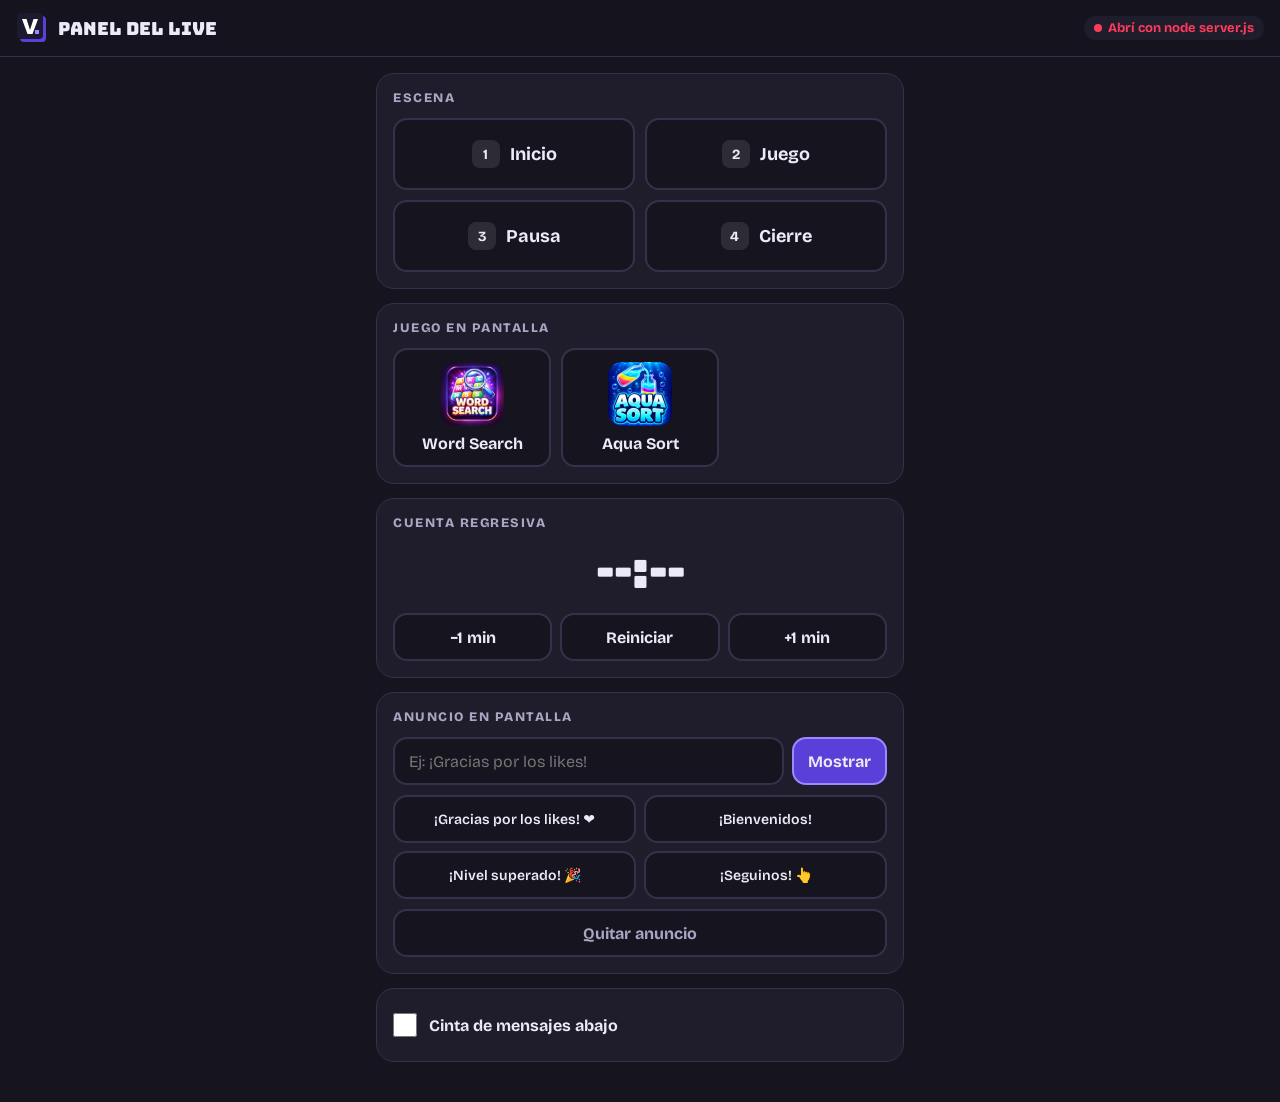
==== control.html @ 0bcecdd6 "Panel de control remoto para el celular server.js (sin dependencias) sirve la página y sincroniza el" ====
<!doctype html>
<html lang="es">
<head>
  <meta charset="utf-8">
  <meta name="viewport" content="width=device-width, initial-scale=1, viewport-fit=cover">
  <meta name="robots" content="noindex, nofollow">
  <meta name="theme-color" content="#16151F">
  <title>Panel Vexlow Live</title>
  <link rel="icon" href="img/logo.svg" type="image/svg+xml">
  <link rel="stylesheet" href="css/control.css">
</head>
<body>
  <header class="cabecera">
    <img src="img/logo.svg" alt="">
    <h1>Panel del live</h1>
    <span class="estado" id="estado-conexion">Conectando…</span>
  </header>

  <main>
    <section class="bloque">
      <h2>Escena</h2>
      <div class="escenas" id="escenas">
        <button data-escena="inicio"><b>1</b>Inicio</button>
        <button data-escena="juego"><b>2</b>Juego</button>
        <button data-escena="pausa"><b>3</b>Pausa</button>
        <button data-escena="cierre"><b>4</b>Cierre</button>
      </div>
    </section>

    <section class="bloque">
      <h2>Juego en pantalla</h2>
      <div class="juegos" id="juegos"></div>
    </section>

    <section class="bloque">
      <h2>Cuenta regresiva</h2>
      <div class="cuenta" id="cuenta">--:--</div>
      <div class="fila">
        <button data-cuenta="-1">−1 min</button>
        <button data-cuenta="reiniciar">Reiniciar</button>
        <button data-cuenta="+1">+1 min</button>
      </div>
    </section>

    <section class="bloque">
      <h2>Anuncio en pantalla</h2>
      <form class="anuncio" id="form-anuncio">
        <input id="anuncio-texto" maxlength="80" placeholder="Ej: ¡Gracias por los likes!" autocomplete="off">
        <button type="submit">Mostrar</button>
      </form>
      <div class="fila rapidos" id="rapidos"></div>
      <button class="secundario" id="quitar-anuncio">Quitar anuncio</button>
    </section>

    <section class="bloque">
      <label class="interruptor">
        <input type="checkbox" id="cinta">
        <span>Cinta de mensajes abajo</span>
      </label>
    </section>
  </main>

  <script src="config.js"></script>
  <script src="js/conexion.js"></script>
  <script src="js/control.js"></script>
</body>
</html>
---- css/control.css ----
@font-face { font-family: "Bungee"; src: url("../fonts/bungee.woff2") format("woff2"); font-display: swap; }
@font-face { font-family: "Bricolage"; src: url("../fonts/bricolage-grotesque.woff2") format("woff2"); font-weight: 200 800; font-display: swap; }

:root {
  --marca: #5B3FD9;
  --lila: #9C88FF;
  --papel: #16151F;
  --superficie: #1F1D2B;
  --linea: #34314A;
  --tinta: #ECEAF6;
  --apagado: #A9A5C2;
  --rojo: #FF3B5C;
  --verde: #3DDC84;
}

* { box-sizing: border-box; margin: 0; padding: 0; }

body {
  min-height: 100vh;
  background: var(--papel);
  color: var(--tinta);
  font-family: "Bricolage", system-ui, sans-serif;
  font-size: 16px;
  -webkit-tap-highlight-color: transparent;
}

.cabecera {
  position: sticky; top: 0; z-index: 2;
  display: flex; align-items: center; gap: 10px;
  padding: 12px 16px;
  padding-top: max(12px, env(safe-area-inset-top));
  background: rgba(22,21,31,.95);
  border-bottom: 1px solid var(--linea);
}
.cabecera img { width: 32px; height: 32px; }
.cabecera h1 { flex: 1; font-family: "Bungee", sans-serif; font-weight: 400; font-size: 18px; }

.estado {
  display: inline-flex; align-items: center; gap: 6px;
  padding: 4px 10px;
  border-radius: 999px;
  background: var(--superficie);
  font-size: 13px; font-weight: 700;
  color: var(--apagado);
}
.estado::before { content: ""; width: 8px; height: 8px; border-radius: 50%; background: var(--apagado); }
.estado.ok { color: var(--verde); }
.estado.ok::before { background: var(--verde); }
.estado.error { color: var(--rojo); }
.estado.error::before { background: var(--rojo); }

main {
  max-width: 560px;
  margin: 0 auto;
  padding: 16px 16px 40px;
  display: grid; gap: 14px;
}

.bloque {
  padding: 16px;
  background: var(--superficie);
  border: 1px solid var(--linea);
  border-radius: 18px;
}
.bloque h2 {
  margin-bottom: 12px;
  font-size: 13px; font-weight: 800;
  letter-spacing: 1.5px; text-transform: uppercase;
  color: var(--apagado);
}

button {
  min-height: 48px;
  padding: 10px 14px;
  border: 2px solid var(--linea);
  border-radius: 14px;
  background: var(--papel);
  color: var(--tinta);
  font: inherit; font-weight: 700;
  cursor: pointer;
  transition: transform .08s, background .15s, border-color .15s;
}
button:active { transform: scale(.96); }
button:focus-visible, input:focus-visible { outline: 3px solid var(--lila); outline-offset: 2px; }
button.activo { background: var(--marca); border-color: var(--lila); }

.escenas { display: grid; grid-template-columns: 1fr 1fr; gap: 10px; }
.escenas button { min-height: 72px; font-size: 18px; display: flex; align-items: center; justify-content: center; gap: 10px; }
.escenas b {
  display: inline-grid; place-items: center;
  width: 28px; height: 28px; border-radius: 8px;
  background: rgba(255,255,255,.1);
  font-size: 14px;
}

.juegos { display: grid; grid-template-columns: repeat(auto-fill, minmax(120px, 1fr)); gap: 10px; }
.juegos button { display: grid; justify-items: center; gap: 8px; padding: 12px 8px; }
.juegos img { width: 64px; height: 64px; border-radius: 14px; }

.cuenta {
  font-family: "Bungee", sans-serif;
  font-size: 44px;
  text-align: center;
  font-variant-numeric: tabular-nums;
  margin-bottom: 12px;
}
.fila { display: grid; grid-template-columns: repeat(3, 1fr); gap: 8px; }

.anuncio { display: flex; gap: 8px; margin-bottom: 10px; }
.anuncio input {
  flex: 1; min-width: 0;
  min-height: 48px;
  padding: 0 14px;
  border: 2px solid var(--linea);
  border-radius: 14px;
  background: var(--papel);
  color: var(--tinta);
  font: inherit;
}
.anuncio button { background: var(--marca); border-color: var(--lila); }
.rapidos { grid-template-columns: 1fr 1fr; margin-bottom: 10px; }
.rapidos button { font-size: 14px; font-weight: 600; }
.secundario { width: 100%; color: var(--apagado); }

.interruptor { display: flex; align-items: center; gap: 12px; min-height: 40px; font-weight: 700; cursor: pointer; }
.interruptor input { width: 24px; height: 24px; accent-color: var(--marca); }
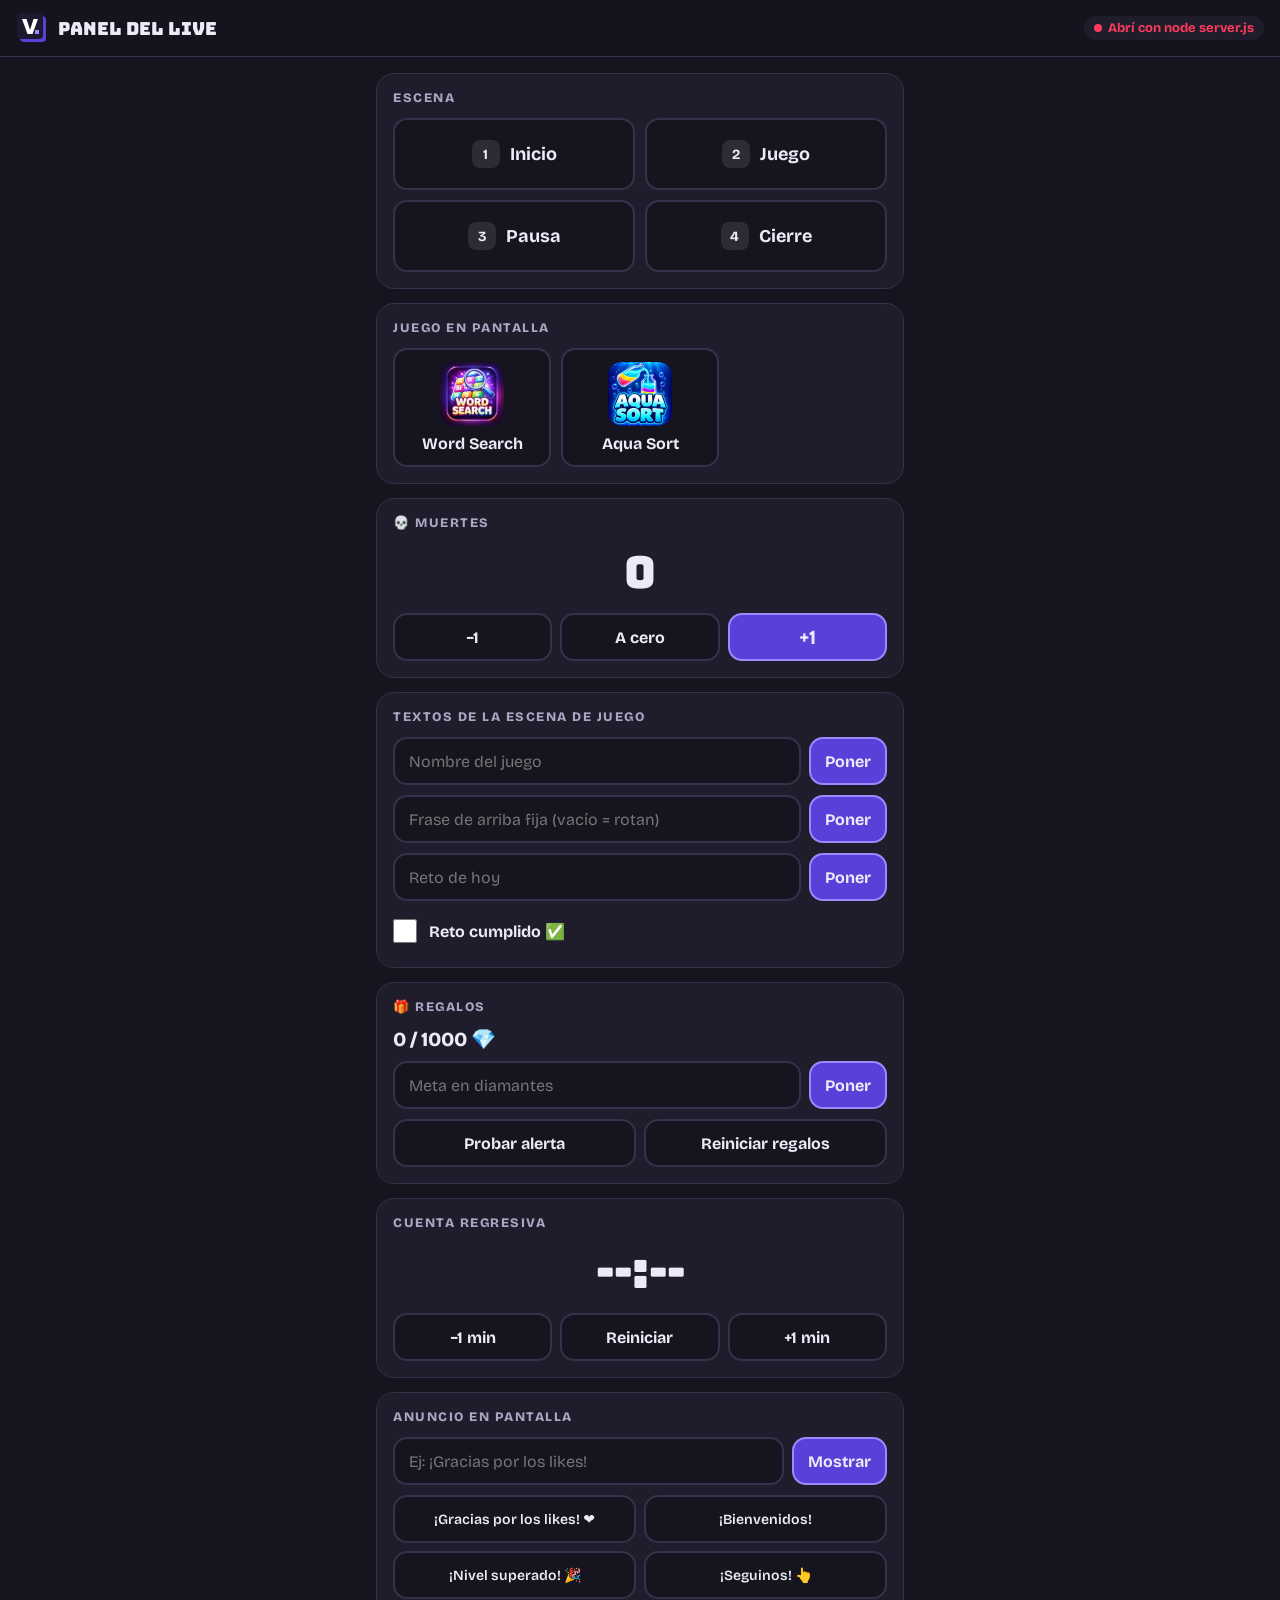
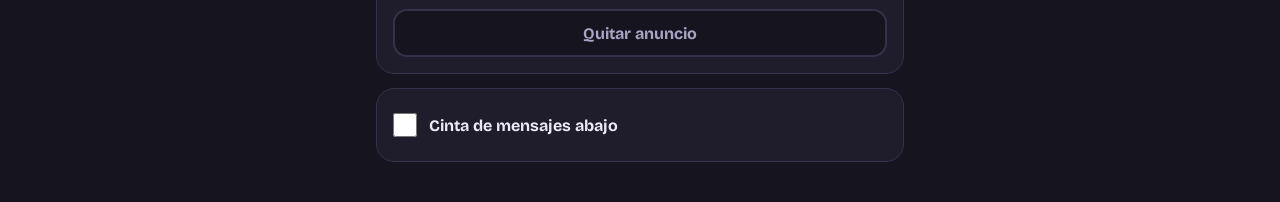
==== commit b852d946: "Estudio web: compartir ventanas de la PC del juego al overlay emisor.html comparte emulador, veadotu" ====
--- a/control.html
+++ b/control.html
@@ -33,6 +33,49 @@
     </section>
 
     <section class="bloque">
+      <h2>💀 Muertes</h2>
+      <div class="cuenta" id="muertes">0</div>
+      <div class="fila">
+        <button data-muertes="-1">−1</button>
+        <button data-muertes="0">A cero</button>
+        <button data-muertes="+1" class="grande">+1</button>
+      </div>
+    </section>
+
+    <section class="bloque">
+      <h2>Textos de la escena de juego</h2>
+      <form class="anuncio" data-texto="titulo">
+        <input maxlength="40" placeholder="Nombre del juego" autocomplete="off">
+        <button type="submit">Poner</button>
+      </form>
+      <form class="anuncio" data-texto="gancho">
+        <input maxlength="32" placeholder="Frase de arriba fija (vacío = rotan)" autocomplete="off">
+        <button type="submit">Poner</button>
+      </form>
+      <form class="anuncio" data-texto="reto">
+        <input maxlength="60" placeholder="Reto de hoy" autocomplete="off">
+        <button type="submit">Poner</button>
+      </form>
+      <label class="interruptor">
+        <input type="checkbox" id="reto-hecho">
+        <span>Reto cumplido ✅</span>
+      </label>
+    </section>
+
+    <section class="bloque">
+      <h2>🎁 Regalos</h2>
+      <p class="resumen" id="resumen-regalos">0 / 1000 💎</p>
+      <form class="anuncio" data-texto="meta">
+        <input type="number" min="1" inputmode="numeric" placeholder="Meta en diamantes" autocomplete="off">
+        <button type="submit">Poner</button>
+      </form>
+      <div class="fila dos">
+        <button id="simular-regalo">Probar alerta</button>
+        <button id="reiniciar-regalos">Reiniciar regalos</button>
+      </div>
+    </section>
+
+    <section class="bloque">
       <h2>Cuenta regresiva</h2>
       <div class="cuenta" id="cuenta">--:--</div>
       <div class="fila">
--- a/css/control.css
+++ b/css/control.css
@@ -105,6 +105,9 @@
   margin-bottom: 12px;
 }
 .fila { display: grid; grid-template-columns: repeat(3, 1fr); gap: 8px; }
+.fila.dos { grid-template-columns: 1fr 1fr; }
+.fila .grande { background: var(--marca); border-color: var(--lila); font-size: 20px; }
+.resumen { margin-bottom: 10px; font-size: 20px; font-weight: 800; }
 
 .anuncio { display: flex; gap: 8px; margin-bottom: 10px; }
 .anuncio input {
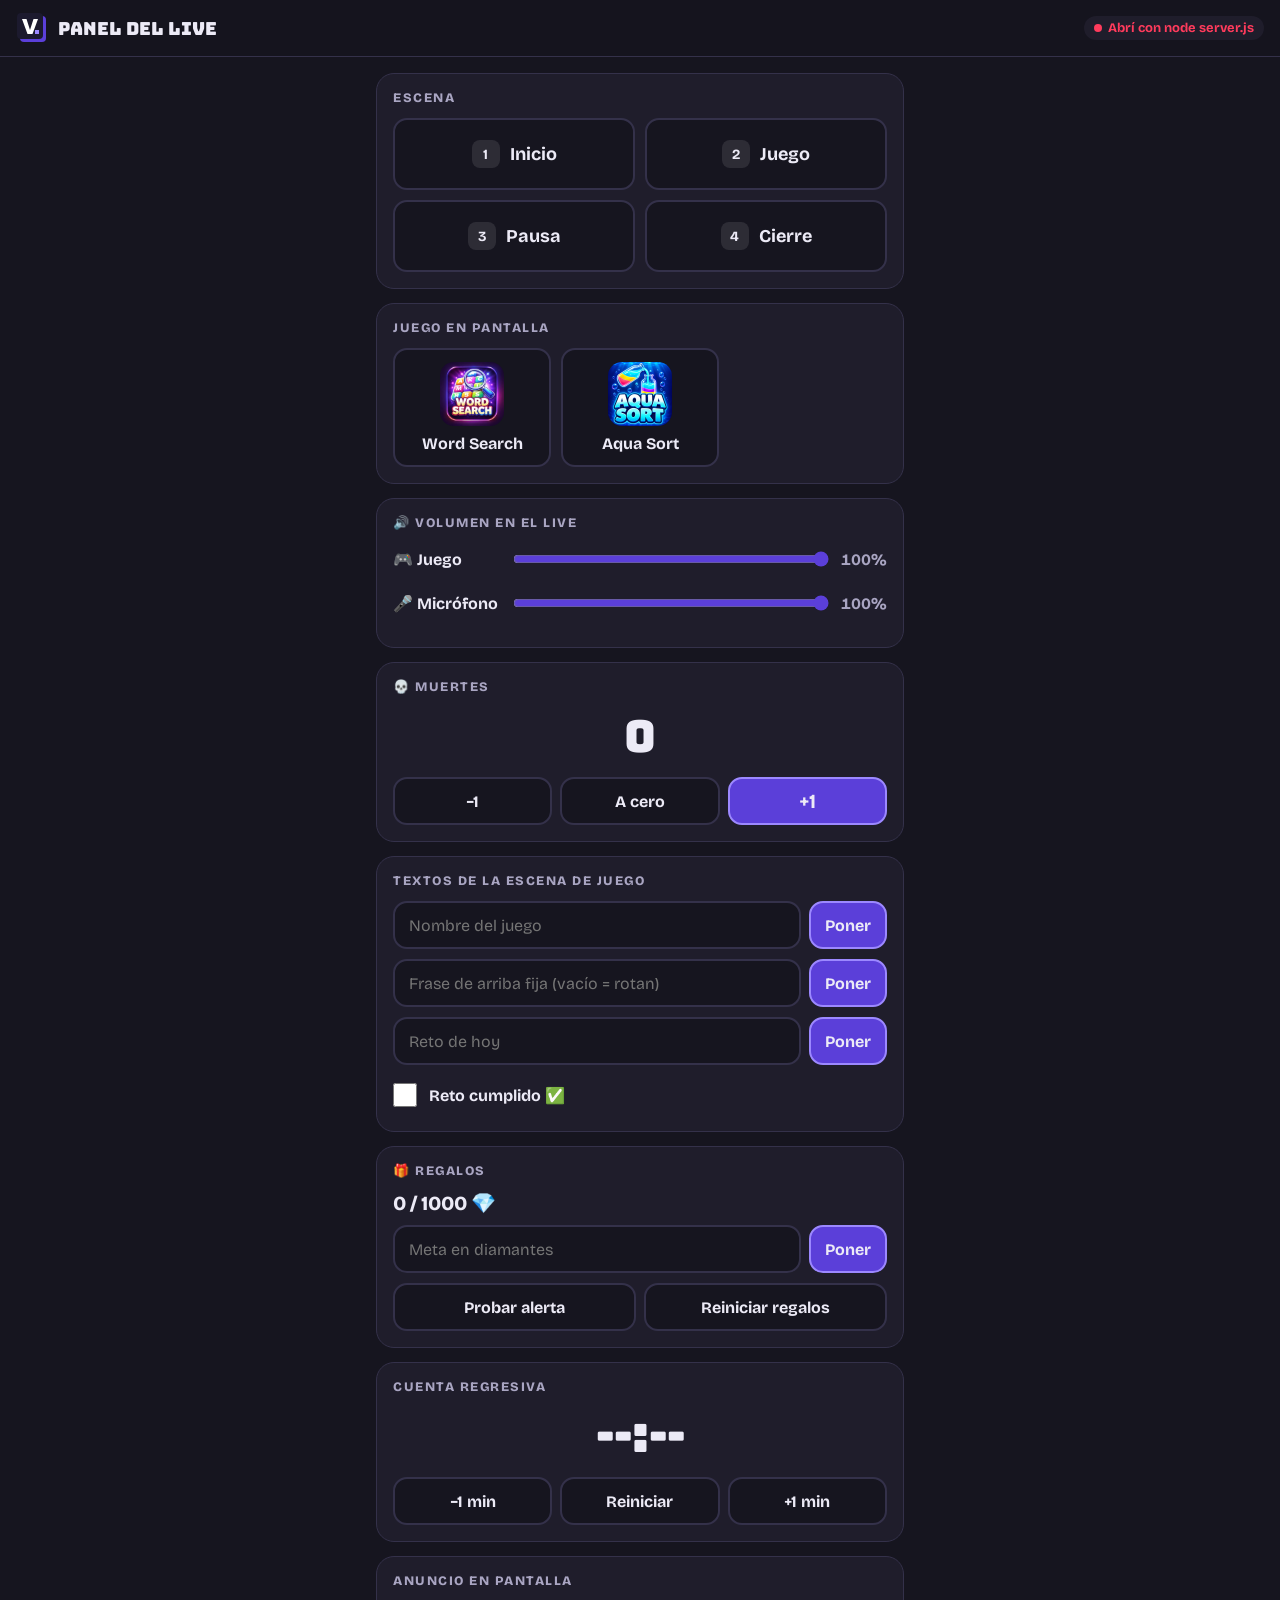
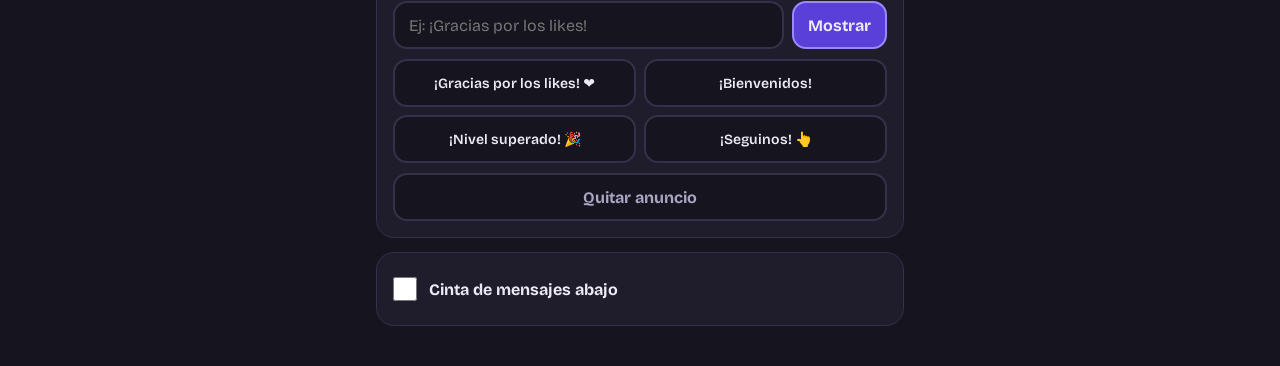
==== commit 9fc68707: "Reguladores de volumen del juego y del micrófono Están en el emisor y en el panel del celular, sincr" ====
--- a/control.html
+++ b/control.html
@@ -30,6 +30,14 @@
     <section class="bloque">
       <h2>Juego en pantalla</h2>
       <div class="juegos" id="juegos"></div>
+    </section>
+
+    <section class="bloque">
+      <h2>🔊 Volumen en el live</h2>
+      <div class="volumenes">
+        <label><span>🎮 Juego</span><input type="range" min="0" max="100" value="100" data-volumen="juego"><output>100%</output></label>
+        <label><span>🎤 Micrófono</span><input type="range" min="0" max="100" value="100" data-volumen="mic"><output>100%</output></label>
+      </div>
     </section>
 
     <section class="bloque">
@@ -105,6 +113,7 @@
 
   <script src="config.js"></script>
   <script src="js/conexion.js"></script>
+  <script src="js/volumen.js"></script>
   <script src="js/control.js"></script>
 </body>
 </html>
--- a/css/control.css
+++ b/css/control.css
@@ -127,3 +127,11 @@
 
 .interruptor { display: flex; align-items: center; gap: 12px; min-height: 40px; font-weight: 700; cursor: pointer; }
 .interruptor input { width: 24px; height: 24px; accent-color: var(--marca); }
+
+.volumenes { display: grid; gap: 12px; margin-bottom: 12px; }
+.volumenes label {
+  display: grid; grid-template-columns: 110px 1fr 48px; gap: 10px; align-items: center;
+  font-weight: 700;
+}
+.volumenes input { width: 100%; height: 32px; accent-color: var(--marca); }
+.volumenes output { text-align: right; font-variant-numeric: tabular-nums; color: var(--apagado); }
